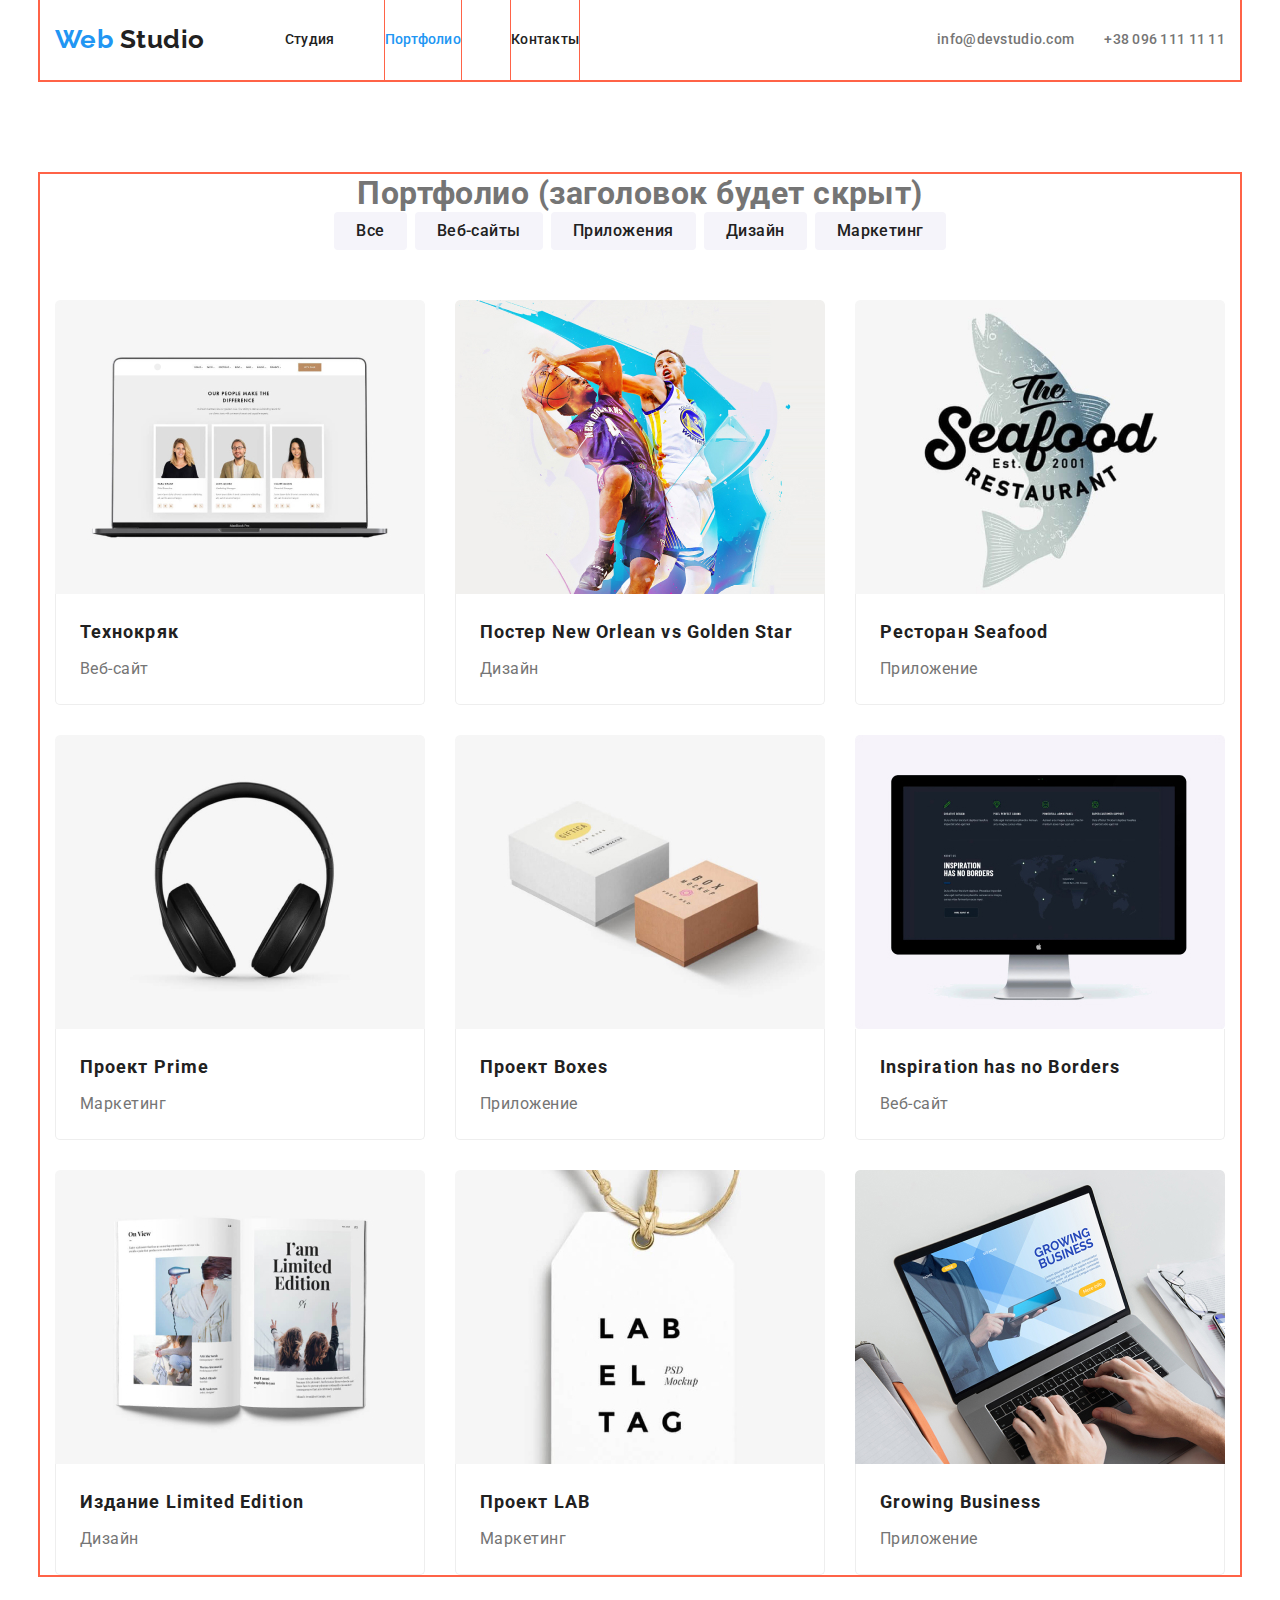
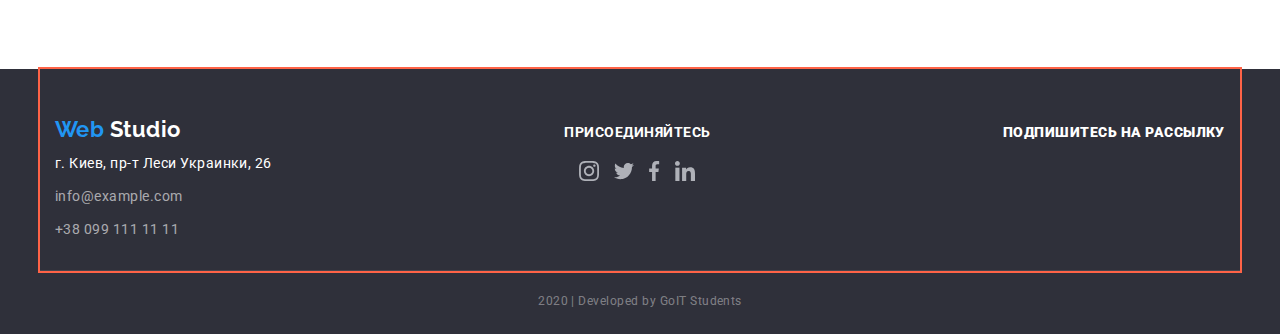
==== portfolio.html @ 906b62de "Копируеи файлы из goit-markup-hw-03" ====
<!DOCTYPE html>
<html lang="ru">
  <head>
    <meta charset="UTF-8" />
    <meta name="viewport" content="width=device-width, initial-scale=1.0" />
    <title>Document</title>
    <link
      href="https://fonts.googleapis.com/css2?family=Raleway:wght@700&family=Roboto:wght@400;500;700&display=swap"
      rel="stylesheet"
    />
    <link rel="stylesheet" href="./css/common.css" />
    <link rel="stylesheet" href="./css/portfolio.css" />
  </head>
  <body>
    <!--Шапка сайта-->
    <header>
      <div class="container header">
        <nav class="main-nav">
          <a href="./index.html" class="logo-header">
            <span class="logo-web">Web</span>
            <span class="logo-studio">Studio</span>
          </a>

          <ul class="site-nav list">
            <li class="item">
              <a href="./index.html" class="link">Студия</a>
            </li>
            <li class="item">
              <a href="./portfolio.html" class="link current">Портфолио</a>
            </li>
            <li class="item"><a href="" class="link">Контакты</a></li>
          </ul>
        </nav>

        <div class="contacts">
          <a href="mailto:info@devstudio.com " class="link">
            info@devstudio.com
          </a>
          <a href="tel:+380961111111" class="link">
            +38 096 111 11 11
          </a>
        </div>
      </div>
    </header>

    <main>
      <section class="section portfolio">
        <div class="container">
          <!-- Этот заголовок будет скрыт  -->
          <h1 class="section-title">Портфолио (заголовок будет скрыт)</h1>

          <!-- Фильтр -->
          <ul class="filter-button list">
            <li class="item">
              <button type="button" class="button">Все</button>
            </li>
            <li class="item">
              <button type="button" class="button">Веб-сайты</button>
            </li>
            <li class="item">
              <button type="button" class="button">Приложения</button>
            </li>
            <li class="item">
              <button type="button" class="button">Дизайн</button>
            </li>
            <li class="item">
              <button type="button" class="button">Маркетинг</button>
            </li>
          </ul>

          <!-- Список работ -->

          <ul class="works list">
            <li class="card">
              <a href="">
                <img
                  src="./images/web-site.jpg"
                  alt="изображение ноутбука с сайтом"
                  width="370"
                />
                <div class="card-content">
                  <h2 class="title">Технокряк</h2>
                  <p class="description">Веб-сайт</p>
                  <!-- <p class="text">
                  Технокряк это современная площадка распространения
                  коронавируса. Компании используют эту платформу для цифрового
                  шпионажа и атак на защищённые сервера конкурентов.
                </p> -->
                </div>
              </a>
            </li>
            <li class="card">
              <a href="">
                <img
                  src="./images/desing.jpg"
                  alt="изображение постера с двумя играющими басскетболлистами"
                  width="370"
                />
                <div class="card-content">
                  <h2 class="title">Постер New Orlean vs Golden Star</h2>
                  <p class="description">Дизайн</p>
                  <!-- <p class="text">
                  Технокряк это современная площадка распространения
                  коронавируса. Компании используют эту платформу для цифрового
                  шпионажа и атак на защищённые сервера конкурентов.
                </p> -->
                </div>
              </a>
            </li>
            <li class="card">
              <a href="">
                <img
                  src="./images/app-seafood.jpg"
                  alt="изображение логотипа: рыба на белом фоне"
                  width="370"
                />
                <div class="card-content">
                  <h2 class="title">Ресторан Seafood</h2>
                  <p class="description">Приложение</p>
                  <!-- <p class="text">
                  Технокряк это современная площадка распространения
                  коронавируса. Компании используют эту платформу для цифрового
                  шпионажа и атак на защищённые сервера конкурентов.
                </p> -->
                </div>
              </a>
            </li>
            <li class="card">
              <a href="">
                <img
                  src="./images/phones.jpg"
                  alt="изображение наушников на белом фоне"
                  width="370"
                />
                <div class="card-content">
                  <h2 class="title">Проект Prime</h2>
                  <p class="description">Маркетинг</p>
                  <!-- <p class="text">
                  Технокряк это современная площадка распространения
                  коронавируса. Компании используют эту платформу для цифрового
                  шпионажа и атак на защищённые сервера конкурентов.
                </p> -->
                </div>
              </a>
            </li>
            <li class="card">
              <a href="">
                <img
                  src="./images/two-boxes.jpg"
                  alt="изображение двух коробок"
                  width="370"
                />
                <div class="card-content">
                  <h2 class="title">Проект Boxes</h2>
                  <p class="description">Приложение</p>
                  <!-- <p class="text">
                  Технокряк это современная площадка распространения
                  коронавируса. Компании используют эту платформу для цифрового
                  шпионажа и атак на защищённые сервера конкурентов.
                </p> -->
                </div>
              </a>
            </li>
            <li class="card">
              <a href="">
                <img
                  src="./images/designsolutions.jpg"
                  alt="изображение монитора с сайтом"
                  width="370"
                />
                <div class="card-content">
                  <h2 class="title">Inspiration has no Borders</h2>
                  <p class="description">Веб-сайт</p>
                  <!-- <p class="text">
                  Технокряк это современная площадка распространения
                  коронавируса. Компании используют эту платформу для цифрового
                  шпионажа и атак на защищённые сервера конкурентов.
                </p> -->
                </div>
              </a>
            </li>
            <li class="card">
              <a href="">
                <img
                  src="./images/open-magazine.jpg"
                  alt="изображение раскрытого журнала"
                  width="370"
                />
                <div class="card-content">
                  <h2 class="title">Издание Limited Edition</h2>
                  <p class="description">Дизайн</p>
                  <!-- <p class="text">
                  Технокряк это современная площадка распространения
                  коронавируса. Компании используют эту платформу для цифрового
                  шпионажа и атак на защищённые сервера конкурентов.
                </p> -->
                </div>
              </a>
            </li>
            <li class="card">
              <a href="">
                <img
                  src="./images/letter-tag.jpg"
                  alt="изображение бирки с буквами"
                  width="370"
                />
                <div class="card-content">
                  <h2 class="title">Проект LAB</h2>
                  <p class="description">Маркетинг</p>
                  <!-- <p class="text">
                  Технокряк это современная площадка распространения
                  коронавируса. Компании используют эту платформу для цифрового
                  шпионажа и атак на защищённые сервера конкурентов.
                </p> -->
                </div>
              </a>
            </li>
            <li class="card">
              <a href="">
                <img
                  src="./images/print-hands.jpg"
                  alt="изображение печатающтх на ноутбуке рук"
                  width="370"
                />
                <div class="card-content">
                  <h2 class="title">Growing Business</h2>
                  <p class="description">Приложение</p>
                  <!-- <p class="text">
                  Технокряк это современная площадка распространения
                  коронавируса. Компании используют эту платформу для цифрового
                  шпионажа и атак на защищённые сервера конкурентов.
                </p> -->
                </div>
              </a>
            </li>
          </ul>
        </div>
      </section>
    </main>

    <!--Футер-->
    <footer class="page-footer">
      <div class="container footer">
        <div class="address">
          <a href="./index.html" class="logo-footer">
            <span class="logo-web">Web</span>
            <span class="logo-studio footer">Studio</span>
          </a>

          <address>
            <ul class="address-list list">
              <li class="street">г. Киев, пр-т Леси Украинки, 26</li>
              <li>
                <a class="link" href="mailto:info@example.com"
                  >info@example.com</a
                >
              </li>
              <li>
                <a class="link" href="tel:+380991111111">+38 099 111 11 11</a>
              </li>
            </ul>
          </address>
        </div>
        <div class="join-in">
          <b class="item">присоединяйтесь</b>

          <ul class="social-networks list">
            <li class="item">
              <a href="" aria-label="Ссылка на Instagram">
                <img
                  src="./images/logo-instagram.svg"
                  alt="логотип Инстаграм"
                />
              </a>
            </li>
            <li class="item">
              <a href="" aria-label="Ссылка на Twitter">
                <img src="./images/logo-twitter.svg" alt="логотип Твиттер" />
              </a>
            </li>
            <li class="item">
              <a href="" aria-label="Ссылка на Facebook">
                <img src="./images/logo-facebook.svg" alt="логотип Фейсбук" />
              </a>
            </li>
            <li class="item">
              <a href="" aria-label="Ссылка на linkedin">
                <img src="./images/logo-linkedin.svg" alt="логотип Линкедин" />
              </a>
            </li>
          </ul>
        </div>
        <div class="subscribe">
          <b>Подпишитесь на рассылку</b>
        </div>
      </div>
      <p class="copyright">2020 | Developed by GoIT Students</p>
    </footer>
  </body>
</html>
---- css/common.css ----
:root {
  --primary-text-color: #757575;
  --title-text-color: #212121;
  --accent-color: #2196f3;
  --primary-bg-color: #ffffff;
  --secondary-bg-color: #f5f4fa;
  --footer-bg-color: #2f303a;
  --button-bg-color: #f5f4fa;
}

html {
  box-sizing: border-box;
}

*,
*::before,
*::after {
  box-sizing: inherit;
}

img {
  display: block;
  max-width: 100%;
  height: auto;
}

body {
  background-color: #ffffff;
  color: var(--primary-text-color);
  font-family: Roboto, sans-serif;
  letter-spacing: 0.03em;
  margin: 0;
}

/* Утилиты */
a {
  text-decoration: none;
}

.list {
  padding: 0;
  margin: 0;
  list-style: none;
}

/* Логотип */
.logo-header {
  padding-top: 24px;
  padding-bottom: 25px;

  font-family: Raleway, sans-serif;

  font-weight: 700;
  font-size: 26px;
  line-height: 1.19;
}

.logo-footer {
  font-family: Raleway, sans-serif;

  font-weight: 700;
  font-size: 22px;
  line-height: 1.18;
}

.logo-web {
  color: #2196f3;
}
.logo-studio {
  color: #212121;
}

.logo-studio.footer {
  color: #ffffff;
}

.container {
  width: 1200px;
  padding-left: 15px;
  padding-right: 15px;
  margin-left: auto;
  margin-right: auto;
  outline: 2px solid tomato;
}

/* Шапка */
.container.header {
  display: flex;
  align-items: center;
}

.main-nav {
  display: flex;
  align-items: center;
}

.contacts {
  display: flex;
  margin-left: auto;
}

.contacts .link + .link {
  margin-left: 30px;
}
/* Навигация сайта */
.site-nav {
  display: flex;
  margin-left: 80px;
}

/* .site-nav .item:not(:last-child) {
  margin-right: 50px;

  outline: 1px solid tomato;
} */

.site-nav .item + .item {
  margin-left: 50px;

  outline: 1px solid tomato;
}

.site-nav .link.current {
  color: var(--accent-color);
}

.site-nav .link {
  display: block;
  padding-top: 32px;
  padding-bottom: 32px;

  color: var(--title-text-color);
  font-weight: 500;
  font-size: 14px;
  line-height: 1.14;
  letter-spacing: 0.02em;
}

.contacts .link {
  color: var(--primary-text-color);

  font-weight: 500;
  font-size: 14px;
  line-height: 1.14;
  letter-spacing: 0.02em;
}

.site-nav .link:hover,
.site-nav .link:focus,
.contacts .link:hover,
.contacts .link:focus {
  color: var(--accent-color);
}

/* Футер */
.page-footer {
  background-color: var(--footer-bg-color);
}

.container.footer {
  display: flex;
  padding-top: 48px;
  padding-bottom: 28px;

  align-items: baseline;
  justify-content: space-between;
  border-bottom: 1px solid rgba(255, 255, 255, 0.1);
}

.address-list {
  font-style: normal;
  font-size: 14px;
  line-height: 1.71;
}

.address-list .street {
  margin-top: 10px;

  color: #ffffff;
}

.address .link {
  display: block;
  margin-top: 9px;
  color: rgba(255, 255, 255, 0.6);
}

.social-networks {
  display: flex;
  justify-content: space-evenly;
}

.join-in > .item {
  display: block;
  margin-bottom: 21px;

  color: #ffffff;
  font-weight: 700;
  font-size: 14px;
  line-height: 1.14;
  text-transform: uppercase;
}

.subscribe {
  display: block;

  color: #ffffff;

  font-weight: 700;
  font-size: 14px;
  line-height: 1.14;
  text-transform: uppercase;
}
.copyright {
  margin: 0;
  padding-top: 18px;
  padding-bottom: 21px;
  color: rgba(255, 255, 255, 0.4);
  font-size: 12px;
  line-height: 2;
  text-align: center;
}
---- css/portfolio.css ----
/*  цвет основного текста #757575  */
/*  цвет заголовков #212121  */
/*  цвет акцента #2196F3   */
/*  белый цвет #FFFFFF    */
/*  цвета в футере rgba(255, 255, 255, 0.6)
                   rgba(255, 255, 255, 0.4) */

/* цвет фона кнопок #F5F4FA */

:root {
  --primary-text-color: #757575;
  --title-text-color: #212121;
  --accent-color: #2196f3;
  --primary-bg-color: #ffffff;
  --secondary-bg-color: #f5f4fa;
  --footer-bg-color: #2f303a;
  --button-bg-color: #f5f4fa;
}

.section {
  padding-top: 94px;
  padding-bottom: 94px;
}

.section-title {
  margin-top: 0;
  margin-bottom: 0;
  text-align: center;
}

/* Кнопка фильтра */

.filter-button {
  display: flex;
  justify-content: center;
  margin-bottom: 50px;
}

.filter-button > .item:not(:last-child) {
  margin-right: 8px;
}

.button {
  color: var(--title-text-color);
  background-color: var(--button-bg-color);

  border: none;
  border-radius: 4px;
  padding: 6px 22px;

  font-family: inherit;
  font-weight: 500;
  font-size: 16px;
  line-height: 1.62;
  letter-spacing: 0.03em;
}

.button:hover,
.button:focus {
  color: var(--primary-bg-color);
  background-color: var(--accent-color);
}

/* Список работ  */

.works {
  display: flex;
  flex-wrap: wrap;
}

.card {
  width: calc((100% - 60px) / 3);
  margin-right: 30px;
  margin-bottom: 30px;

  border-top-left-radius: 5px;
  border-top-right-radius: 5px;
  overflow: hidden;
}

.card:nth-child(3n) {
  margin-right: 0;
}

.card:nth-last-child(-n + 3) {
  margin-bottom: 0;
}

.card-content {
  padding-left: 24px;
  padding-right: 24px;
  padding-top: 20px;
  padding-bottom: 20px;

  border-left: 1px solid #eeeeee;
  border-right: 1px solid #eeeeee;
  border-bottom: 1px solid #eeeeee;
  /* border: 1px solid #eeeeee; */

  border-bottom-right-radius: 5px;
  border-bottom-left-radius: 5px;
}

.works .title {
  margin-top: 0;
  margin-bottom: 0;

  color: var(--title-text-color);

  font-weight: 700;
  font-size: 18px;
  line-height: 2;
  letter-spacing: 0.06em;
}

.works .description {
  margin-top: 4px;
  margin-bottom: 0;
  color: var(--primary-text-color);

  font-size: 16px;
  line-height: 1.87;
}

.works .text {
  color: var(--primary-bg-color);
  background-color: var(--accent-color);

  font-size: 18px;
  line-height: 1.56;
}
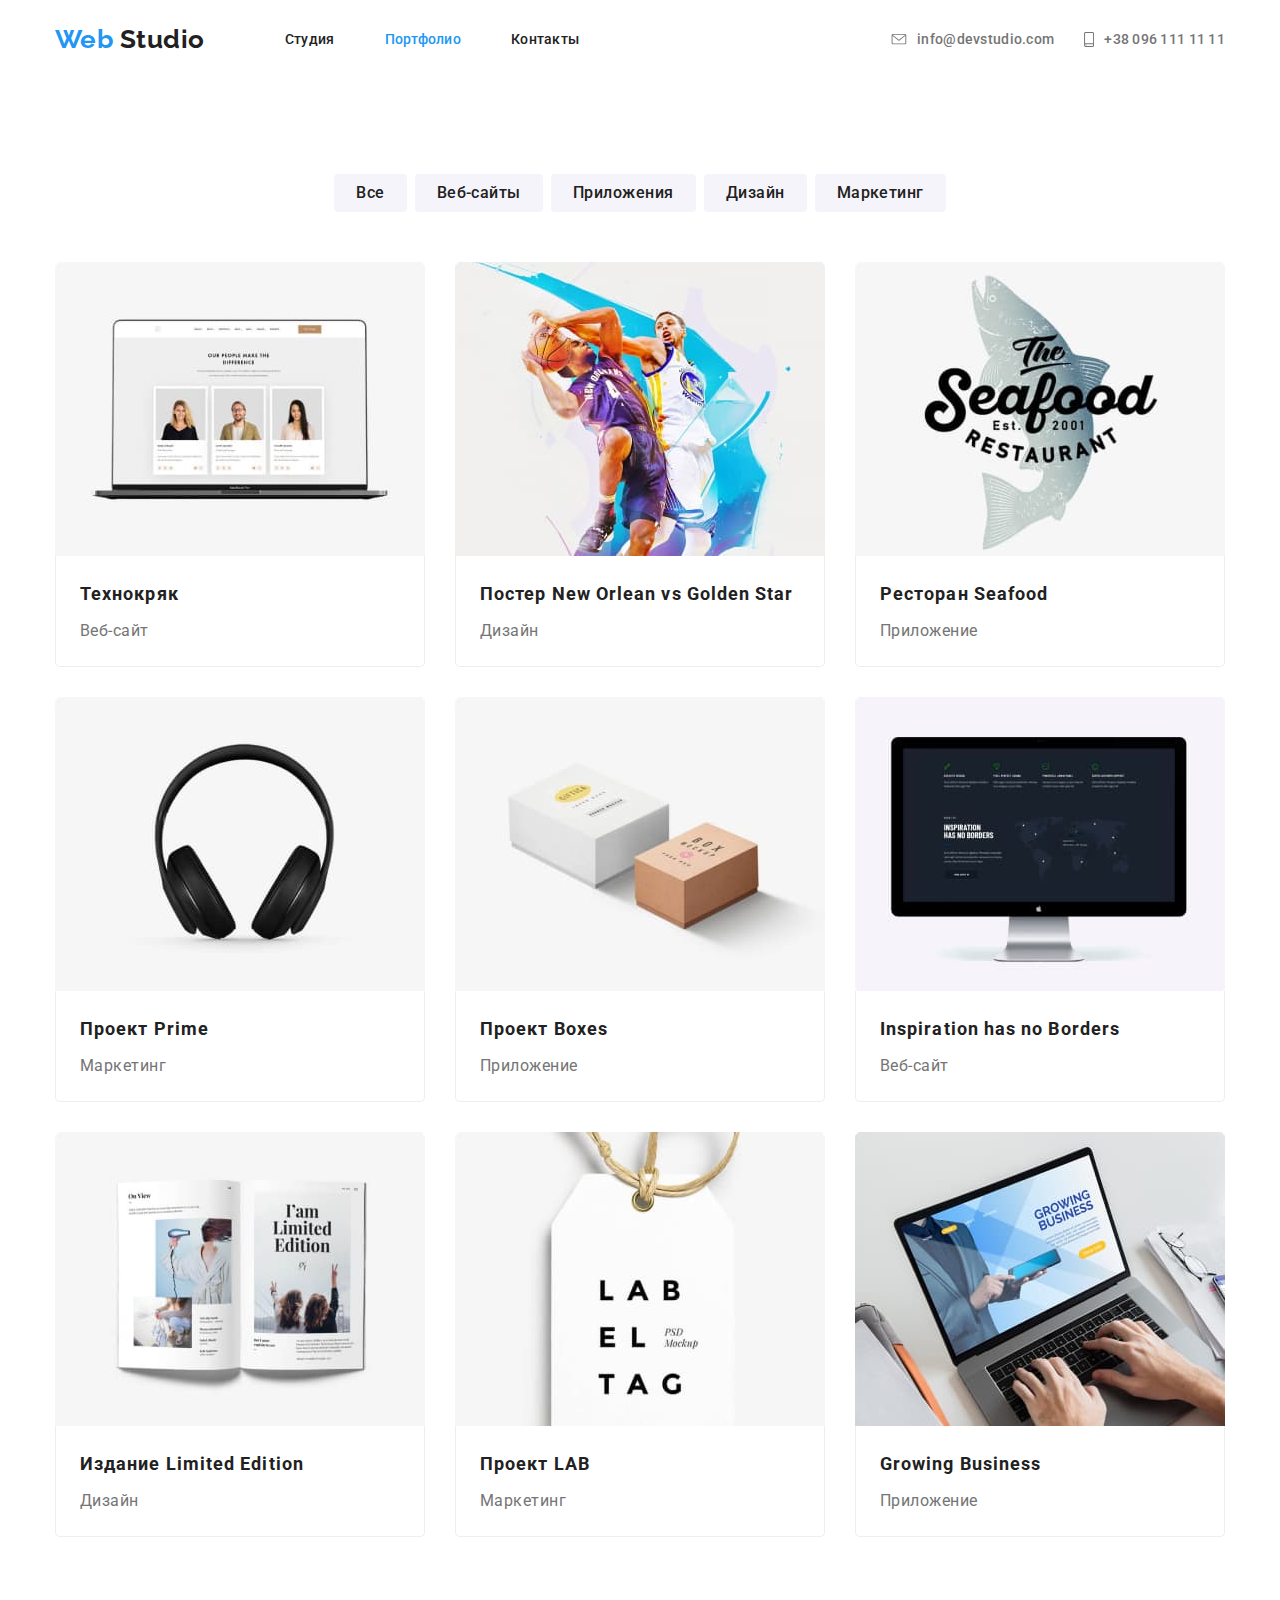
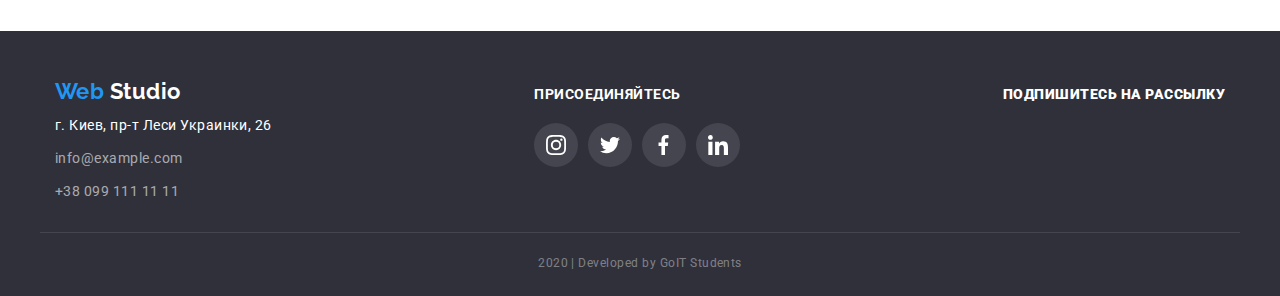
==== commit 28bb4c4f: "Добавляет ин-лайн SVG в футере Главной страницы и Портфолио" ====
--- a/portfolio.html
+++ b/portfolio.html
@@ -34,9 +34,15 @@
 
         <div class="contacts">
           <a href="mailto:info@devstudio.com " class="link">
+            <svg class="contacts-icon envelope">
+              <use href="./images/sprite.svg#envelope"></use>
+            </svg>
             info@devstudio.com
           </a>
           <a href="tel:+380961111111" class="link">
+            <svg class="contacts-icon smartphone">
+              <use href="./images/sprite.svg#smartphone"></use>
+            </svg>
             +38 096 111 11 11
           </a>
         </div>
@@ -47,7 +53,9 @@
       <section class="section portfolio">
         <div class="container">
           <!-- Этот заголовок будет скрыт  -->
-          <h1 class="section-title">Портфолио (заголовок будет скрыт)</h1>
+          <h1 class="section-title visually-hidden">
+            Портфолио (заголовок будет скрыт)
+          </h1>
 
           <!-- Фильтр -->
           <ul class="filter-button list">
@@ -263,32 +271,52 @@
         </div>
         <div class="join-in">
           <b class="item">присоединяйтесь</b>
-
-          <ul class="social-networks list">
-            <li class="item">
-              <a href="" aria-label="Ссылка на Instagram">
-                <img
-                  src="./images/logo-instagram.svg"
-                  alt="логотип Инстаграм"
-                />
-              </a>
-            </li>
-            <li class="item">
-              <a href="" aria-label="Ссылка на Twitter">
-                <img src="./images/logo-twitter.svg" alt="логотип Твиттер" />
-              </a>
-            </li>
-            <li class="item">
-              <a href="" aria-label="Ссылка на Facebook">
-                <img src="./images/logo-facebook.svg" alt="логотип Фейсбук" />
-              </a>
-            </li>
-            <li class="item">
-              <a href="" aria-label="Ссылка на linkedin">
-                <img src="./images/logo-linkedin.svg" alt="логотип Линкедин" />
-              </a>
-            </li>
-          </ul>
+          <div class="social">
+            <ul class="social-networks list">
+              <li class="item">
+                <a href="" aria-label="Ссылка на Instagram" class="link">
+                  <svg class="social-icon" width="20" height="20">
+                    <use href="./images/sprite.svg#logo-instagram"></use>
+                  </svg>
+
+                  <!-- <img
+                    src="./images/logo-instagram.svg"
+                    alt="логотип Инстаграм"
+                  /> -->
+                </a>
+              </li>
+              <li class="item">
+                <a href="" aria-label="Ссылка на Twitter" class="link">
+                  <svg class="social-icon" width="20" height="20">
+                    <use href="./images/sprite.svg#logo-twitter"></use>
+                  </svg>
+
+                  <!-- <img src="./images/logo-twitter.svg" alt="логотип Твиттер" /> -->
+                </a>
+              </li>
+              <li class="item">
+                <a href="" aria-label="Ссылка на Facebook" class="link">
+                  <svg class="social-icon" width="20" height="20">
+                    <use href="./images/sprite.svg#logo-facebook"></use>
+                  </svg>
+
+                  <!-- <img src="./images/logo-facebook.svg" alt="логотип Фейсбук" /> -->
+                </a>
+              </li>
+              <li class="item">
+                <a href="" aria-label="Ссылка на linkedin" class="link">
+                  <svg class="social-icon" width="20" height="20">
+                    <use href="./images/sprite.svg#logo-linkedin"></use>
+                  </svg>
+
+                  <!-- <img
+                    src="./images/logo-linkedin.svg"
+                    alt="логотип Линкедин"
+                  /> -->
+                </a>
+              </li>
+            </ul>
+          </div>
         </div>
         <div class="subscribe">
           <b>Подпишитесь на рассылку</b>
--- a/css/common.css
+++ b/css/common.css
@@ -6,6 +6,7 @@
   --secondary-bg-color: #f5f4fa;
   --footer-bg-color: #2f303a;
   --button-bg-color: #f5f4fa;
+  --color-social-links: #afb1b8;
 }
 
 html {
@@ -33,8 +34,10 @@
 }
 
 /* Утилиты */
+
 a {
   text-decoration: none;
+  cursor: pointer;
 }
 
 .list {
@@ -80,7 +83,18 @@
   padding-right: 15px;
   margin-left: auto;
   margin-right: auto;
-  outline: 2px solid tomato;
+  /* outline: 2px solid tomato; */
+}
+
+.visually-hidden {
+  position: absolute !important;
+  clip: rect(1px 1px 1px 1px); /* IE6, IE7 */
+  clip: rect(1px, 1px, 1px, 1px);
+  padding: 0 !important;
+  border: 0 !important;
+  height: 1px !important;
+  width: 1px !important;
+  overflow: hidden;
 }
 
 /* Шапка */
@@ -110,14 +124,10 @@
 
 /* .site-nav .item:not(:last-child) {
   margin-right: 50px;
-
-  outline: 1px solid tomato;
 } */
 
 .site-nav .item + .item {
   margin-left: 50px;
-
-  outline: 1px solid tomato;
 }
 
 .site-nav .link.current {
@@ -136,7 +146,26 @@
   letter-spacing: 0.02em;
 }
 
+/* svg иконка почты */
+.contacts-icon.envelope {
+  width: 16px;
+  height: 11px;
+  fill: currentColor;
+  margin-right: 10px;
+}
+
+/* svg иконка телефон */
+.contacts-icon.smartphone {
+  width: 10px;
+  height: 15px;
+  fill: currentColor;
+  margin-right: 10px;
+}
+
 .contacts .link {
+  display: inline-flex;
+  align-items: center;
+
   color: var(--primary-text-color);
 
   font-weight: 500;
@@ -152,6 +181,11 @@
   color: var(--accent-color);
 }
 
+.contacts-icon:hover,
+.contacts-icon:focus {
+  fill: var(--accent-color);
+}
+
 /* Футер */
 .page-footer {
   background-color: var(--footer-bg-color);
@@ -188,6 +222,34 @@
 .social-networks {
   display: flex;
   justify-content: space-evenly;
+}
+
+.social-networks .link {
+  background-color: rgba(255, 255, 255, 0.1);
+}
+
+.social-networks .item:not(:last-child) {
+  margin-right: 10px;
+}
+
+.social-networks .social-icon {
+  fill: var(--primary-bg-color);
+}
+
+.social .link {
+  display: flex;
+  justify-content: center;
+  align-items: center;
+  width: 44px;
+  height: 44px;
+  border-radius: 50%;
+  fill: var(--color-social-links);
+}
+
+.social .link:hover,
+.social .link:focus {
+  background-color: var(--accent-color);
+  fill: #ffffff;
 }
 
 .join-in > .item {
--- a/css/portfolio.css
+++ b/css/portfolio.css
@@ -59,6 +59,8 @@
 .button:focus {
   color: var(--primary-bg-color);
   background-color: var(--accent-color);
+  box-shadow: 0px 2px 2px rgba(0, 0, 0, 0.12), 0px 1px 2px rgba(0, 0, 0, 0.08),
+    0px 3px 1px rgba(0, 0, 0, 0.1);
 }
 
 /* Список работ  */
